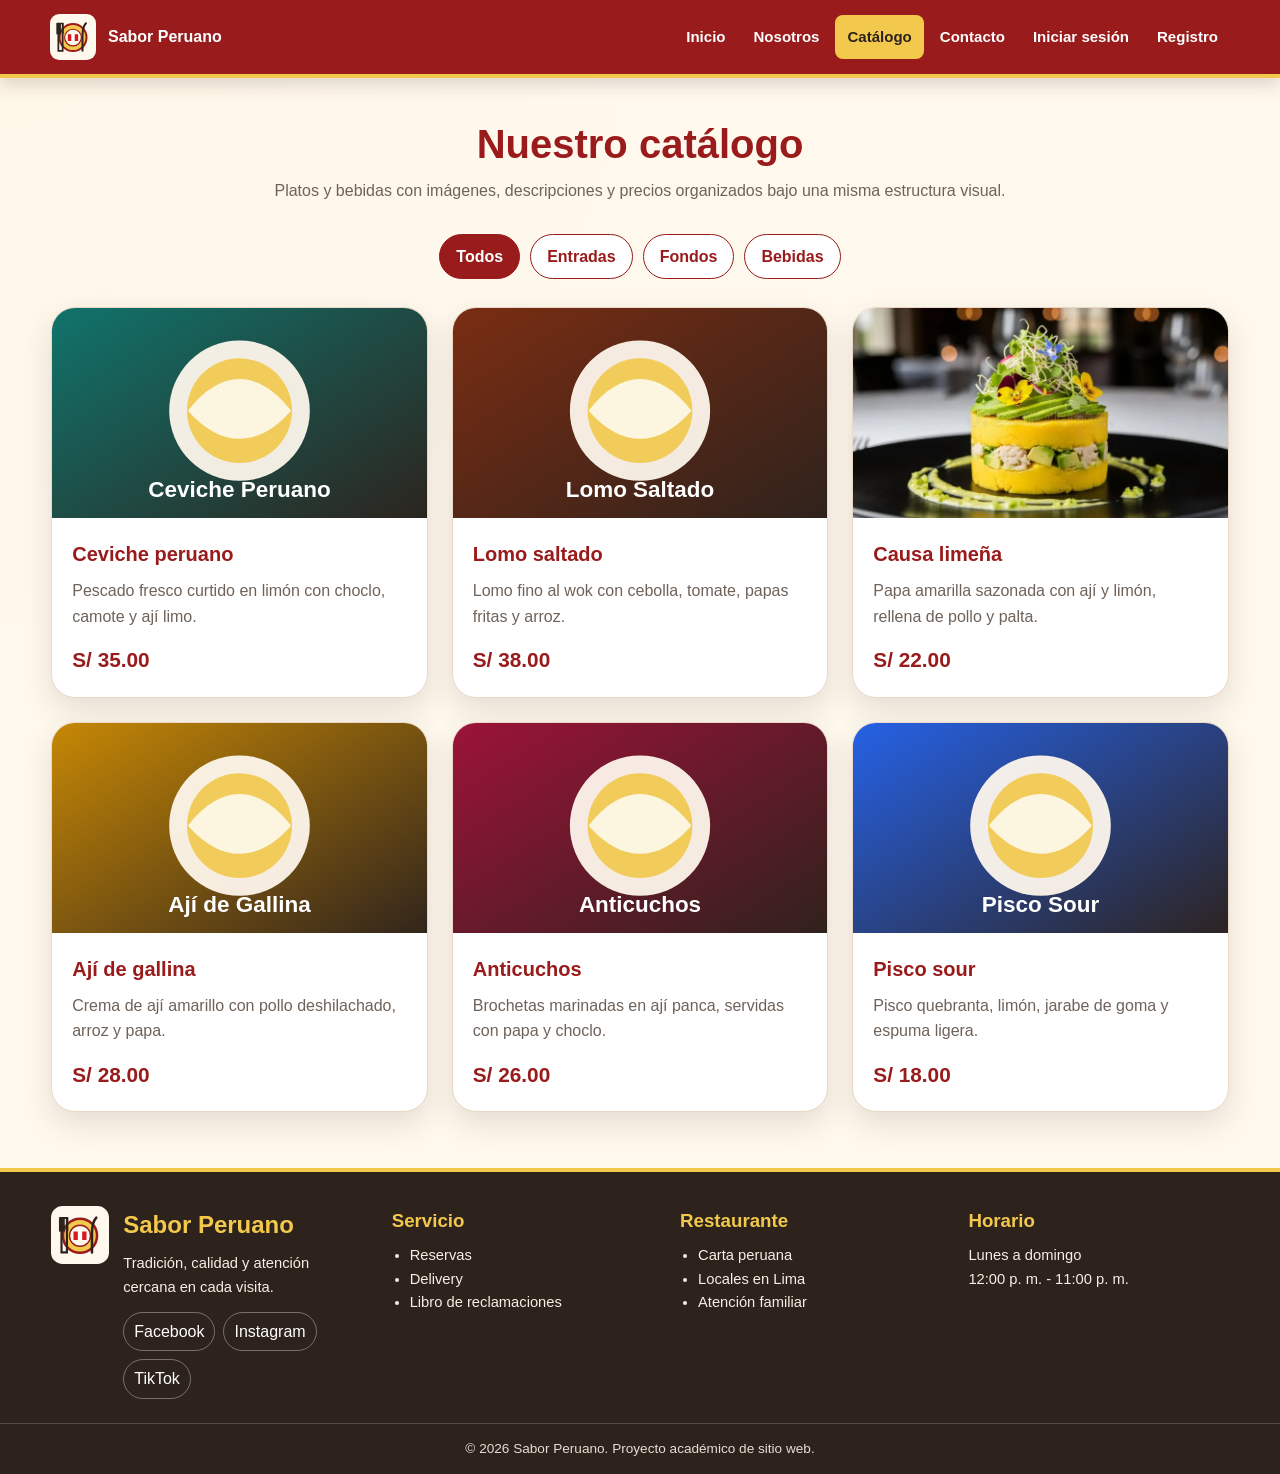
==== nuestro-catalogo.html @ c76f6f20 "Proyecto_Final" ====
<!DOCTYPE html>
<html lang="es">
<head>
    <meta charset="UTF-8">
    <meta name="viewport" content="width=device-width, initial-scale=1.0">
    <meta name="description" content="Restaurante Sabor Peruano: platos tradicionales, contacto, registro e intranet administrativa.">
    <title>Catálogo | Sabor Peruano</title>
    <link rel="icon" type="image/svg+xml" href="icon/favicon.svg">
    <link rel="stylesheet" href="css/base.css">
    <link rel="stylesheet" href="css/header.css">
    <link rel="stylesheet" href="css/footer.css">
    <link rel="stylesheet" href="css/catalogo.css">
    <script src="js/menu-responsivo.js" defer></script>
    <script src="js/catalogo.js" defer></script>
</head><body>
    <header class="encabezado-sitio">
        <nav class="navegacion-principal" aria-label="Navegación principal">
            <a class="marca-sitio" href="index.html">
                <img src="img/logo.svg" alt="Logo de Sabor Peruano">
                <span>Sabor Peruano</span>
            </a>
            <button class="boton-menu" type="button" aria-expanded="false" aria-label="Abrir menú">☰</button>
            <div class="menu-principal">
                <a class="enlace-menu" href="index.html">Inicio</a>
                <a class="enlace-menu" href="sobre-nosotros.html">Nosotros</a>
                <a class="enlace-menu" href="nuestro-catalogo.html" aria-current="page">Catálogo</a>
                <a class="enlace-menu" href="contacto.html">Contacto</a>
                <a class="enlace-menu" href="login.html">Iniciar sesión</a>
                <a class="enlace-menu" href="registro.html">Registro</a>
            </div>
        </nav>
    </header>
    <main>
        <div class="contenedor-principal">
            <header class="encabezado-catalogo">
                <h1 class="titulo-seccion">Nuestro catálogo</h1>
                <p class="texto-introductorio">Platos y bebidas con imágenes, descripciones y precios organizados bajo una misma estructura visual.</p>
            </header>

            <div class="filtros-catalogo" aria-label="Filtros del catálogo">
                <button class="boton-filtro filtro-activo" type="button" onclick="filtrarCatalogo('todos', this)">Todos</button>
                <button class="boton-filtro" type="button" onclick="filtrarCatalogo('entrada', this)">Entradas</button>
                <button class="boton-filtro" type="button" onclick="filtrarCatalogo('fondo', this)">Fondos</button>
                <button class="boton-filtro" type="button" onclick="filtrarCatalogo('bebida', this)">Bebidas</button>
            </div>

            <section class="cuadricula-catalogo" aria-label="Platos disponibles">
                <article class="tarjeta-plato" data-categoria="entrada">
                    <img src="img/ceviche.svg" alt="Ceviche peruano">
                    <div class="detalle-plato"><h2>Ceviche peruano</h2><p>Pescado fresco curtido en limón con choclo, camote y ají limo.</p><span class="precio-plato">S/ 35.00</span></div>
                </article>
                <article class="tarjeta-plato" data-categoria="fondo">
                    <img src="img/lomo.svg" alt="Lomo saltado">
                    <div class="detalle-plato"><h2>Lomo saltado</h2><p>Lomo fino al wok con cebolla, tomate, papas fritas y arroz.</p><span class="precio-plato">S/ 38.00</span></div>
                </article>
                <article class="tarjeta-plato" data-categoria="entrada">
                    <img src="img/causa.webp" alt="Causa limeña">
                    <div class="detalle-plato"><h2>Causa limeña</h2><p>Papa amarilla sazonada con ají y limón, rellena de pollo y palta.</p><span class="precio-plato">S/ 22.00</span></div>
                </article>
                <article class="tarjeta-plato" data-categoria="fondo">
                    <img src="img/aji-gallina.svg" alt="Ají de gallina">
                    <div class="detalle-plato"><h2>Ají de gallina</h2><p>Crema de ají amarillo con pollo deshilachado, arroz y papa.</p><span class="precio-plato">S/ 28.00</span></div>
                </article>
                <article class="tarjeta-plato" data-categoria="fondo">
                    <img src="img/anticuchos.svg" alt="Anticuchos de corazón">
                    <div class="detalle-plato"><h2>Anticuchos</h2><p>Brochetas marinadas en ají panca, servidas con papa y choclo.</p><span class="precio-plato">S/ 26.00</span></div>
                </article>
                <article class="tarjeta-plato" data-categoria="bebida">
                    <img src="img/pisco-sour.svg" alt="Pisco sour">
                    <div class="detalle-plato"><h2>Pisco sour</h2><p>Pisco quebranta, limón, jarabe de goma y espuma ligera.</p><span class="precio-plato">S/ 18.00</span></div>
                </article>
            </section>
        </div>
    </main>
    <footer class="pie-sitio">
        <div class="contenido-pie">
            <section class="marca-pie">
                <img src="img/logo.svg" alt="Logo de Sabor Peruano">
                <div>
                    <h2>Sabor Peruano</h2>
                    <p>Tradición, calidad y atención cercana en cada visita.</p>
                    <div class="redes-sociales" aria-label="Redes sociales">
                        <a href="https://www.facebook.com" target="_blank" rel="noopener">Facebook</a>
                        <a href="https://www.instagram.com" target="_blank" rel="noopener">Instagram</a>
                        <a href="https://www.tiktok.com" target="_blank" rel="noopener">TikTok</a>
                    </div>
                </div>
            </section>
            <section class="columna-pie">
                <h3>Servicio</h3>
                <ul>
                    <li>Reservas</li>
                    <li>Delivery</li>
                    <li>Libro de reclamaciones</li>
                </ul>
            </section>
            <section class="columna-pie">
                <h3>Restaurante</h3>
                <ul>
                    <li>Carta peruana</li>
                    <li>Locales en Lima</li>
                    <li>Atención familiar</li>
                </ul>
            </section>
            <section class="columna-pie">
                <h3>Horario</h3>
                <p>Lunes a domingo</p>
                <p>12:00 p. m. - 11:00 p. m.</p>
            </section>
        </div>
        <p class="pie-legal">© 2026 Sabor Peruano. Proyecto académico de sitio web.</p>
    </footer>
</body>
</html>
---- css/base.css ----
:root {
    --color-primary: #991b1b;
    --color-primary-dark: #701414;
    --color-secondary: #f2c94c;
    --color-secondary-dark: #d4a91f;
    --color-surface: #ffffff;
    --color-background: #fff8ed;
    --color-text: #2d221c;
    --color-muted: #6f6259;
    --color-success: #166534;
    --color-error: #b91c1c;
    --color-border: #ead8c4;
    --shadow-soft: 0 12px 30px rgba(45, 34, 28, 0.12);
    --radius-small: 8px;
    --radius-medium: 16px;
    --radius-large: 24px;
    --container-width: 1180px;
}

* {
    box-sizing: border-box;
}

html {
    scroll-behavior: smooth;
}

body {
    margin: 0;
    min-height: 100vh;
    display: flex;
    flex-direction: column;
    color: var(--color-text);
    background:
        linear-gradient(rgba(255, 248, 237, 0.93), rgba(255, 248, 237, 0.93)),
        radial-gradient(circle at top left, #f7df9c 0, transparent 35%),
        var(--color-background);
    font-family: "Segoe UI", Tahoma, Geneva, Verdana, sans-serif;
    line-height: 1.6;
}

img {
    display: block;
    max-width: 100%;
}

a {
    color: inherit;
}

button,
input,
textarea,
select {
    font: inherit;
}

button {
    cursor: pointer;
}

main {
    flex: 1;
}

.contenedor-principal {
    width: min(92%, var(--container-width));
    margin: 0 auto;
    padding: 42px 0 56px;
}

.titulo-seccion {
    margin: 0 0 10px;
    color: var(--color-primary);
    font-size: clamp(1.7rem, 4vw, 2.5rem);
    line-height: 1.2;
}

.texto-introductorio {
    max-width: 760px;
    margin: 0 auto 30px;
    color: var(--color-muted);
    text-align: center;
}

.panel {
    padding: clamp(22px, 4vw, 40px);
    border: 1px solid var(--color-border);
    border-radius: var(--radius-large);
    background: var(--color-surface);
    box-shadow: var(--shadow-soft);
}

.boton {
    display: inline-flex;
    align-items: center;
    justify-content: center;
    min-height: 44px;
    padding: 11px 20px;
    border: 2px solid transparent;
    border-radius: 999px;
    font-weight: 700;
    text-decoration: none;
    transition: transform 0.2s ease, background-color 0.2s ease, box-shadow 0.2s ease;
}

.boton:hover,
.boton:focus-visible {
    transform: translateY(-2px);
    box-shadow: 0 8px 18px rgba(45, 34, 28, 0.18);
}

.boton-primario {
    color: #ffffff;
    background: var(--color-primary);
}

.boton-primario:hover,
.boton-primario:focus-visible {
    background: var(--color-primary-dark);
}

.boton-secundario {
    color: var(--color-text);
    background: var(--color-secondary);
}

.boton-secundario:hover,
.boton-secundario:focus-visible {
    background: var(--color-secondary-dark);
}

.boton-contorno {
    color: var(--color-primary);
    border-color: var(--color-primary);
    background: transparent;
}

.mensaje-formulario {
    min-height: 24px;
    margin: 8px 0 0;
    font-size: 0.92rem;
    font-weight: 700;
}

.mensaje-error {
    color: var(--color-error);
}

.mensaje-exito {
    color: var(--color-success);
}

.campo-error {
    border-color: var(--color-error) !important;
    background: #fff5f5 !important;
}

.solo-lectores {
    position: absolute;
    width: 1px;
    height: 1px;
    padding: 0;
    margin: -1px;
    overflow: hidden;
    clip: rect(0, 0, 0, 0);
    white-space: nowrap;
    border: 0;
}

.dialogo {
    width: min(92%, 520px);
    padding: 0;
    border: 0;
    border-radius: var(--radius-large);
    box-shadow: 0 24px 60px rgba(0, 0, 0, 0.28);
}

.dialogo::backdrop {
    background: rgba(45, 34, 28, 0.68);
}

.dialogo-contenido {
    padding: 28px;
    background: var(--color-surface);
}

.dialogo-contenido h2 {
    margin-top: 0;
    color: var(--color-primary);
}

.dialogo-acciones {
    display: flex;
    flex-wrap: wrap;
    justify-content: flex-end;
    gap: 10px;
    margin-top: 22px;
}

@media (max-width: 640px) {
    .contenedor-principal {
        width: min(94%, var(--container-width));
        padding-top: 26px;
    }

    .panel {
        padding: 20px;
    }

    .dialogo-acciones .boton {
        width: 100%;
    }
}
---- css/header.css ----
.encabezado-sitio {
    position: sticky;
    top: 0;
    z-index: 50;
    border-bottom: 4px solid var(--color-secondary);
    background: var(--color-primary);
    box-shadow: 0 5px 18px rgba(45, 34, 28, 0.18);
}

.navegacion-principal,
.navegacion-intranet {
    width: min(94%, var(--container-width));
    min-height: 74px;
    margin: 0 auto;
    display: flex;
    align-items: center;
    gap: 24px;
}

.marca-sitio {
    display: inline-flex;
    align-items: center;
    gap: 12px;
    color: #ffffff;
    font-weight: 800;
    text-decoration: none;
    white-space: nowrap;
}

.marca-sitio img {
    width: 46px;
    height: 46px;
}

.boton-menu {
    display: none;
    margin-left: auto;
    padding: 8px 12px;
    border: 2px solid rgba(255, 255, 255, 0.7);
    border-radius: var(--radius-small);
    color: #ffffff;
    background: transparent;
    font-size: 1.35rem;
}

.menu-principal,
.menu-intranet {
    margin-left: auto;
    display: flex;
    align-items: center;
    gap: 4px;
}

.enlace-menu {
    padding: 10px 12px;
    border-radius: var(--radius-small);
    color: #ffffff;
    font-size: 0.94rem;
    font-weight: 700;
    text-decoration: none;
    transition: background-color 0.2s ease, color 0.2s ease;
}

.enlace-menu:hover,
.enlace-menu:focus-visible,
.enlace-menu[aria-current="page"] {
    color: var(--color-text);
    background: var(--color-secondary);
}

.boton-salir-menu {
    padding: 10px 13px;
    border: 0;
    border-radius: var(--radius-small);
    color: var(--color-primary);
    background: var(--color-secondary);
    font-weight: 800;
}

@media (max-width: 920px) {
    .navegacion-principal,
    .navegacion-intranet {
        min-height: 68px;
        flex-wrap: wrap;
        gap: 0;
        padding: 9px 0;
    }

    .boton-menu {
        display: inline-flex;
    }

    .menu-principal,
    .menu-intranet {
        width: 100%;
        margin: 8px 0 0;
        display: none;
        flex-direction: column;
        align-items: stretch;
        padding: 10px;
        border-radius: var(--radius-medium);
        background: var(--color-primary-dark);
    }

    .menu-principal.menu-activo,
    .menu-intranet.menu-activo {
        display: flex;
    }

    .enlace-menu,
    .boton-salir-menu {
        width: 100%;
        text-align: center;
    }
}
---- css/footer.css ----
.pie-sitio {
    border-top: 4px solid var(--color-secondary);
    color: #ffffff;
    background: #2d221c;
}

.contenido-pie {
    width: min(92%, var(--container-width));
    margin: 0 auto;
    padding: 34px 0 24px;
    display: grid;
    grid-template-columns: 1.2fr repeat(3, 1fr);
    gap: 28px;
}

.marca-pie {
    display: flex;
    align-items: flex-start;
    gap: 14px;
}

.marca-pie img {
    width: 58px;
    height: 58px;
}

.marca-pie h2,
.columna-pie h3 {
    margin: 0 0 8px;
    color: var(--color-secondary);
}

.marca-pie p,
.columna-pie p,
.columna-pie li {
    margin: 0;
    color: #f7eee5;
    font-size: 0.92rem;
}

.columna-pie ul {
    margin: 0;
    padding-left: 18px;
}

.redes-sociales {
    display: flex;
    flex-wrap: wrap;
    gap: 8px;
    margin-top: 12px;
}

.redes-sociales a {
    padding: 6px 10px;
    border: 1px solid rgba(255, 255, 255, 0.35);
    border-radius: 999px;
    color: #ffffff;
    text-decoration: none;
}

.redes-sociales a:hover,
.redes-sociales a:focus-visible {
    color: var(--color-text);
    background: var(--color-secondary);
}

.pie-legal {
    margin: 0;
    padding: 14px;
    border-top: 1px solid rgba(255, 255, 255, 0.18);
    color: #e8ddd4;
    text-align: center;
    font-size: 0.85rem;
}

@media (max-width: 850px) {
    .contenido-pie {
        grid-template-columns: 1fr 1fr;
    }
}

@media (max-width: 560px) {
    .contenido-pie {
        grid-template-columns: 1fr;
    }
}
---- css/catalogo.css ----
.encabezado-catalogo {
    text-align: center;
}

.filtros-catalogo {
    margin: 22px 0 28px;
    display: flex;
    flex-wrap: wrap;
    justify-content: center;
    gap: 10px;
}

.boton-filtro {
    padding: 9px 16px;
    border: 1px solid var(--color-primary);
    border-radius: 999px;
    color: var(--color-primary);
    background: #ffffff;
    font-weight: 700;
}

.boton-filtro:hover,
.boton-filtro:focus-visible,
.boton-filtro.filtro-activo {
    color: #ffffff;
    background: var(--color-primary);
}

.cuadricula-catalogo {
    display: grid;
    grid-template-columns: repeat(3, 1fr);
    gap: 24px;
}

.tarjeta-plato {
    overflow: hidden;
    border: 1px solid var(--color-border);
    border-radius: var(--radius-large);
    background: var(--color-surface);
    box-shadow: var(--shadow-soft);
    transition: transform 0.2s ease;
}

.tarjeta-plato:hover {
    transform: translateY(-5px);
}

.tarjeta-plato img {
    width: 100%;
    height: 210px;
    object-fit: cover;
}

.detalle-plato {
    padding: 20px;
}

.detalle-plato h2 {
    margin: 0 0 8px;
    color: var(--color-primary);
    font-size: 1.25rem;
}

.detalle-plato p {
    margin: 0;
    color: var(--color-muted);
}

.precio-plato {
    display: block;
    margin-top: 14px;
    color: var(--color-primary);
    font-size: 1.3rem;
    font-weight: 800;
}

.tarjeta-oculta {
    display: none;
}

@media (max-width: 900px) {
    .cuadricula-catalogo {
        grid-template-columns: repeat(2, 1fr);
    }
}

@media (max-width: 620px) {
    .cuadricula-catalogo {
        grid-template-columns: 1fr;
    }
}
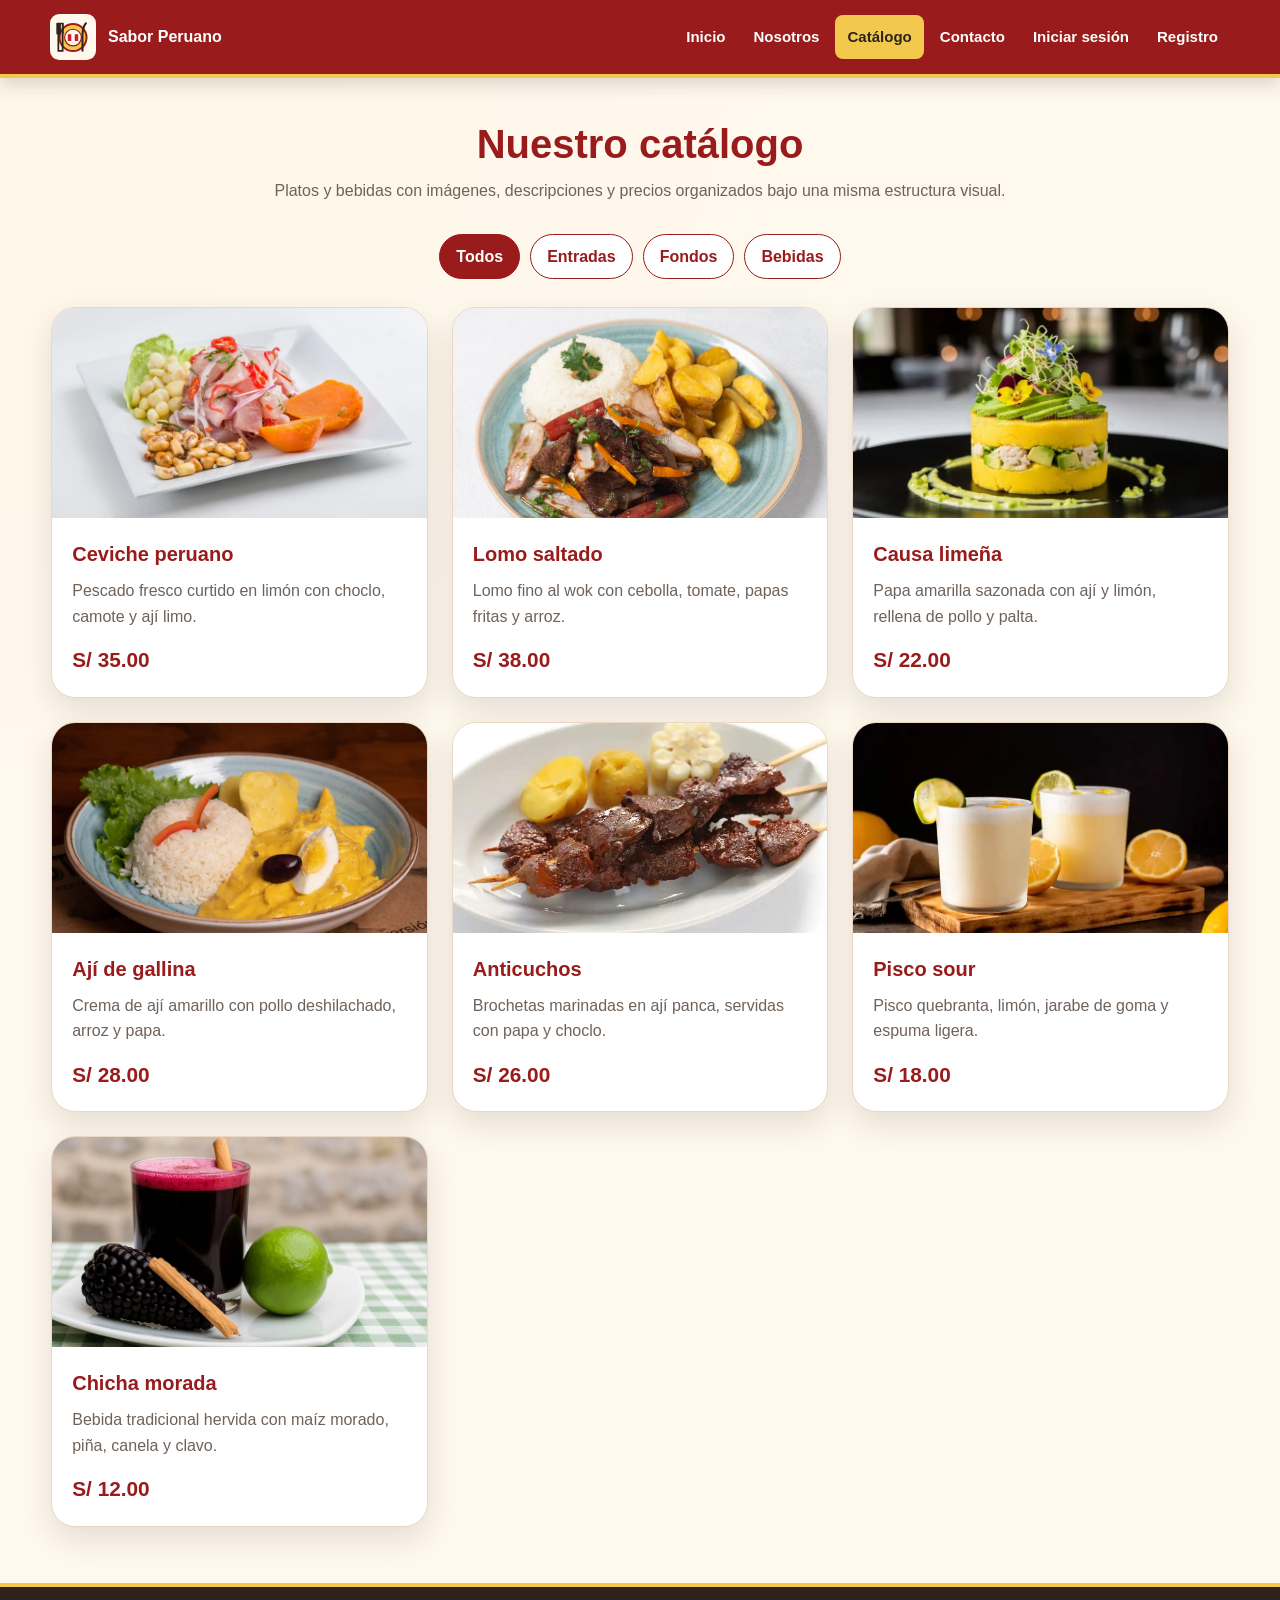
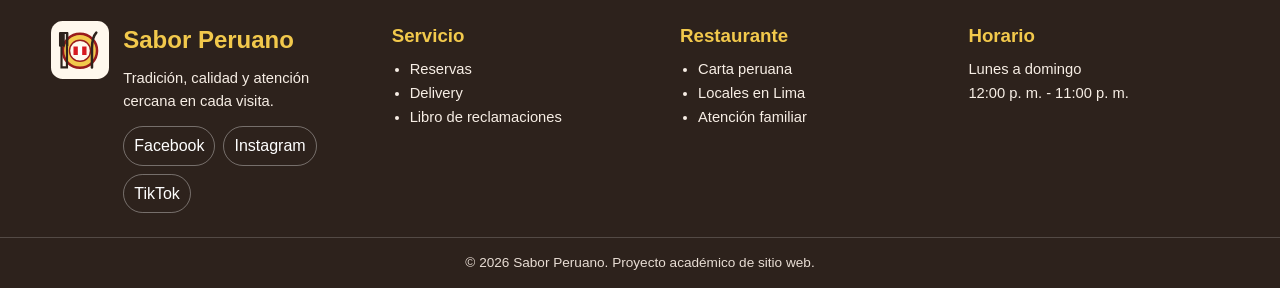
==== commit 3173f706: "Arreglo de imagenes y añadiendo mas platos" ====
--- a/nuestro-catalogo.html
+++ b/nuestro-catalogo.html
@@ -46,11 +46,11 @@
 
             <section class="cuadricula-catalogo" aria-label="Platos disponibles">
                 <article class="tarjeta-plato" data-categoria="entrada">
-                    <img src="img/ceviche.svg" alt="Ceviche peruano">
+                    <img src="img/ceviche.webp" alt="Ceviche peruano">
                     <div class="detalle-plato"><h2>Ceviche peruano</h2><p>Pescado fresco curtido en limón con choclo, camote y ají limo.</p><span class="precio-plato">S/ 35.00</span></div>
                 </article>
                 <article class="tarjeta-plato" data-categoria="fondo">
-                    <img src="img/lomo.svg" alt="Lomo saltado">
+                    <img src="img/lomo.webp" alt="Lomo saltado">
                     <div class="detalle-plato"><h2>Lomo saltado</h2><p>Lomo fino al wok con cebolla, tomate, papas fritas y arroz.</p><span class="precio-plato">S/ 38.00</span></div>
                 </article>
                 <article class="tarjeta-plato" data-categoria="entrada">
@@ -58,17 +58,25 @@
                     <div class="detalle-plato"><h2>Causa limeña</h2><p>Papa amarilla sazonada con ají y limón, rellena de pollo y palta.</p><span class="precio-plato">S/ 22.00</span></div>
                 </article>
                 <article class="tarjeta-plato" data-categoria="fondo">
-                    <img src="img/aji-gallina.svg" alt="Ají de gallina">
+                    <img src="img/aji-gallina.webp" alt="Ají de gallina">
                     <div class="detalle-plato"><h2>Ají de gallina</h2><p>Crema de ají amarillo con pollo deshilachado, arroz y papa.</p><span class="precio-plato">S/ 28.00</span></div>
                 </article>
                 <article class="tarjeta-plato" data-categoria="fondo">
-                    <img src="img/anticuchos.svg" alt="Anticuchos de corazón">
+                    <img src="img/anticuchos.webp" alt="Anticuchos de corazón">
                     <div class="detalle-plato"><h2>Anticuchos</h2><p>Brochetas marinadas en ají panca, servidas con papa y choclo.</p><span class="precio-plato">S/ 26.00</span></div>
                 </article>
                 <article class="tarjeta-plato" data-categoria="bebida">
-                    <img src="img/pisco-sour.svg" alt="Pisco sour">
+                    <img src="img/pisco-sour.webp" alt="Pisco sour">
                     <div class="detalle-plato"><h2>Pisco sour</h2><p>Pisco quebranta, limón, jarabe de goma y espuma ligera.</p><span class="precio-plato">S/ 18.00</span></div>
                 </article>
+                <article class="tarjeta-plato" data-categoria="bebida">
+          <img src="img/chicha-morada.webp" alt="Vaso de chicha morada helada">
+    <div class="detalle-plato">
+        <h2>Chicha morada</h2>
+        <p>Bebida tradicional hervida con maíz morado, piña, canela y clavo.</p>
+        <span class="precio-plato">S/ 12.00</span>
+    </div>
+</article>
             </section>
         </div>
     </main>
